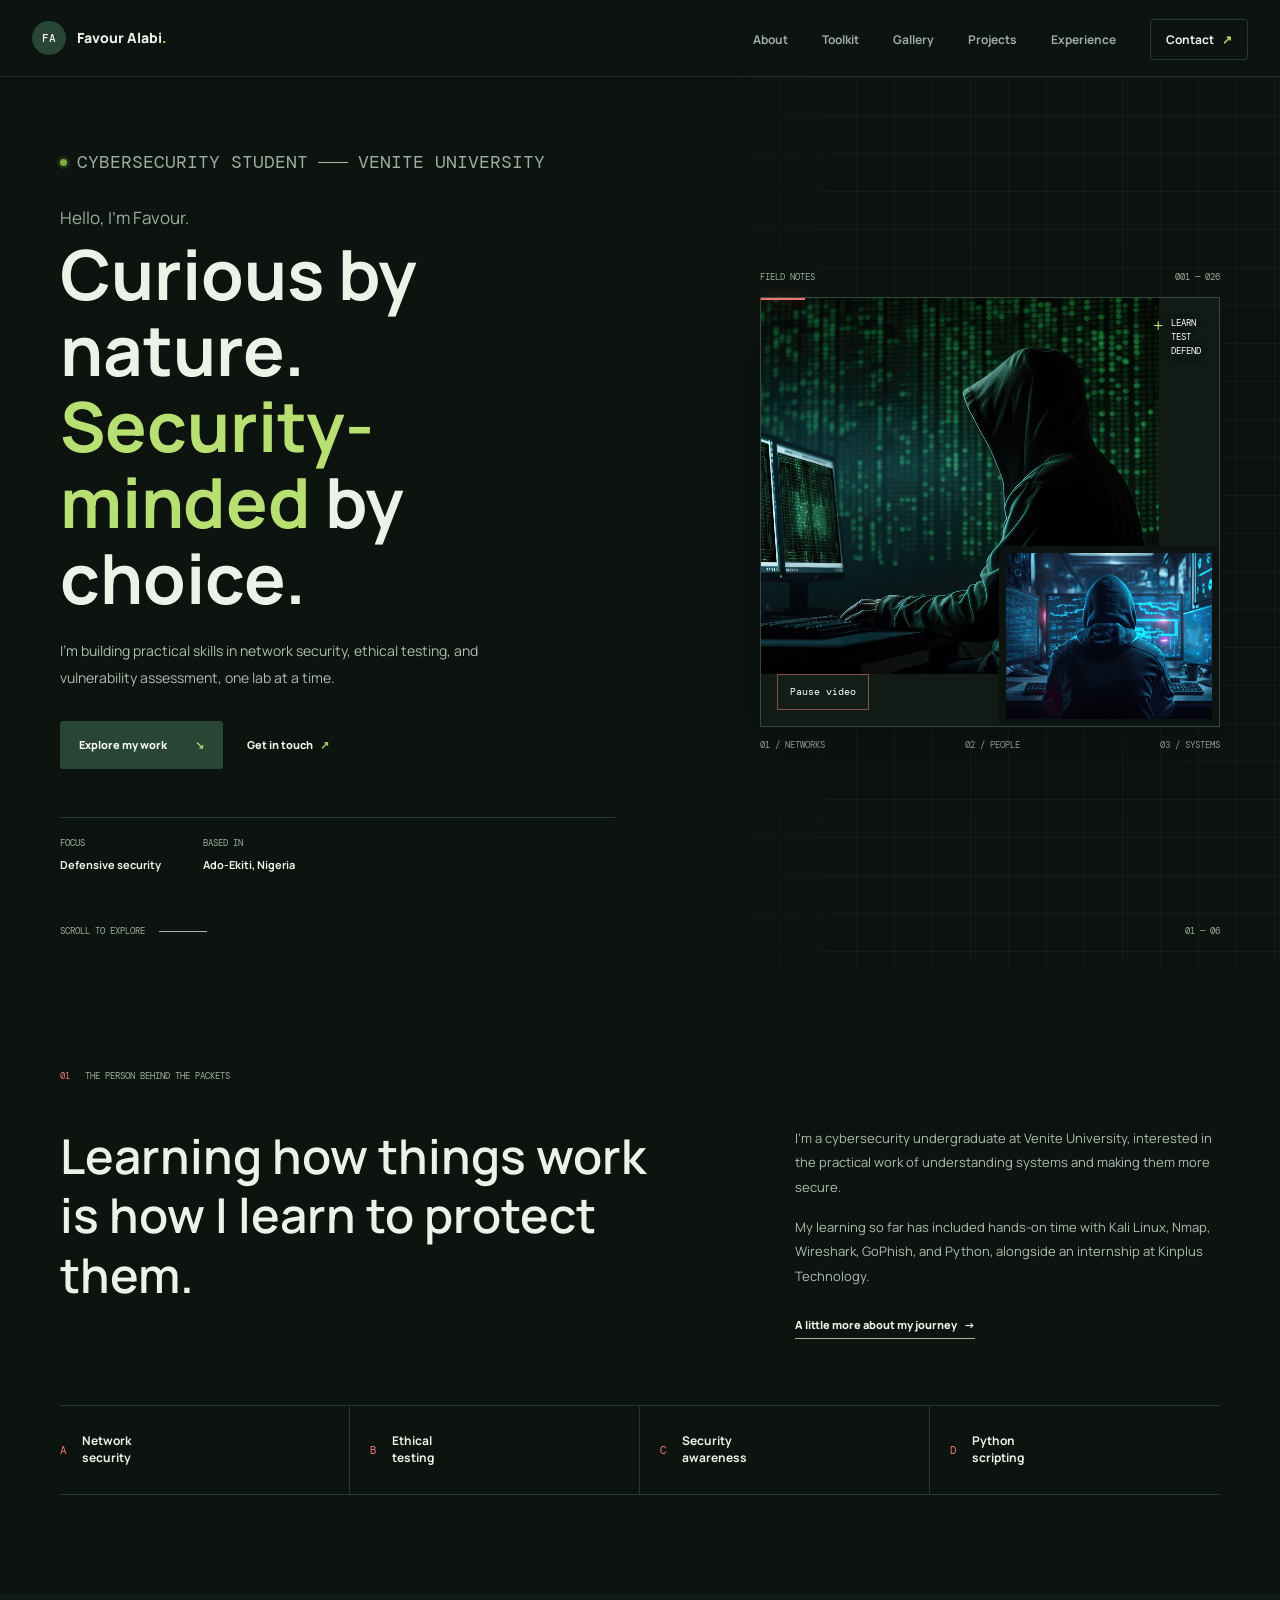
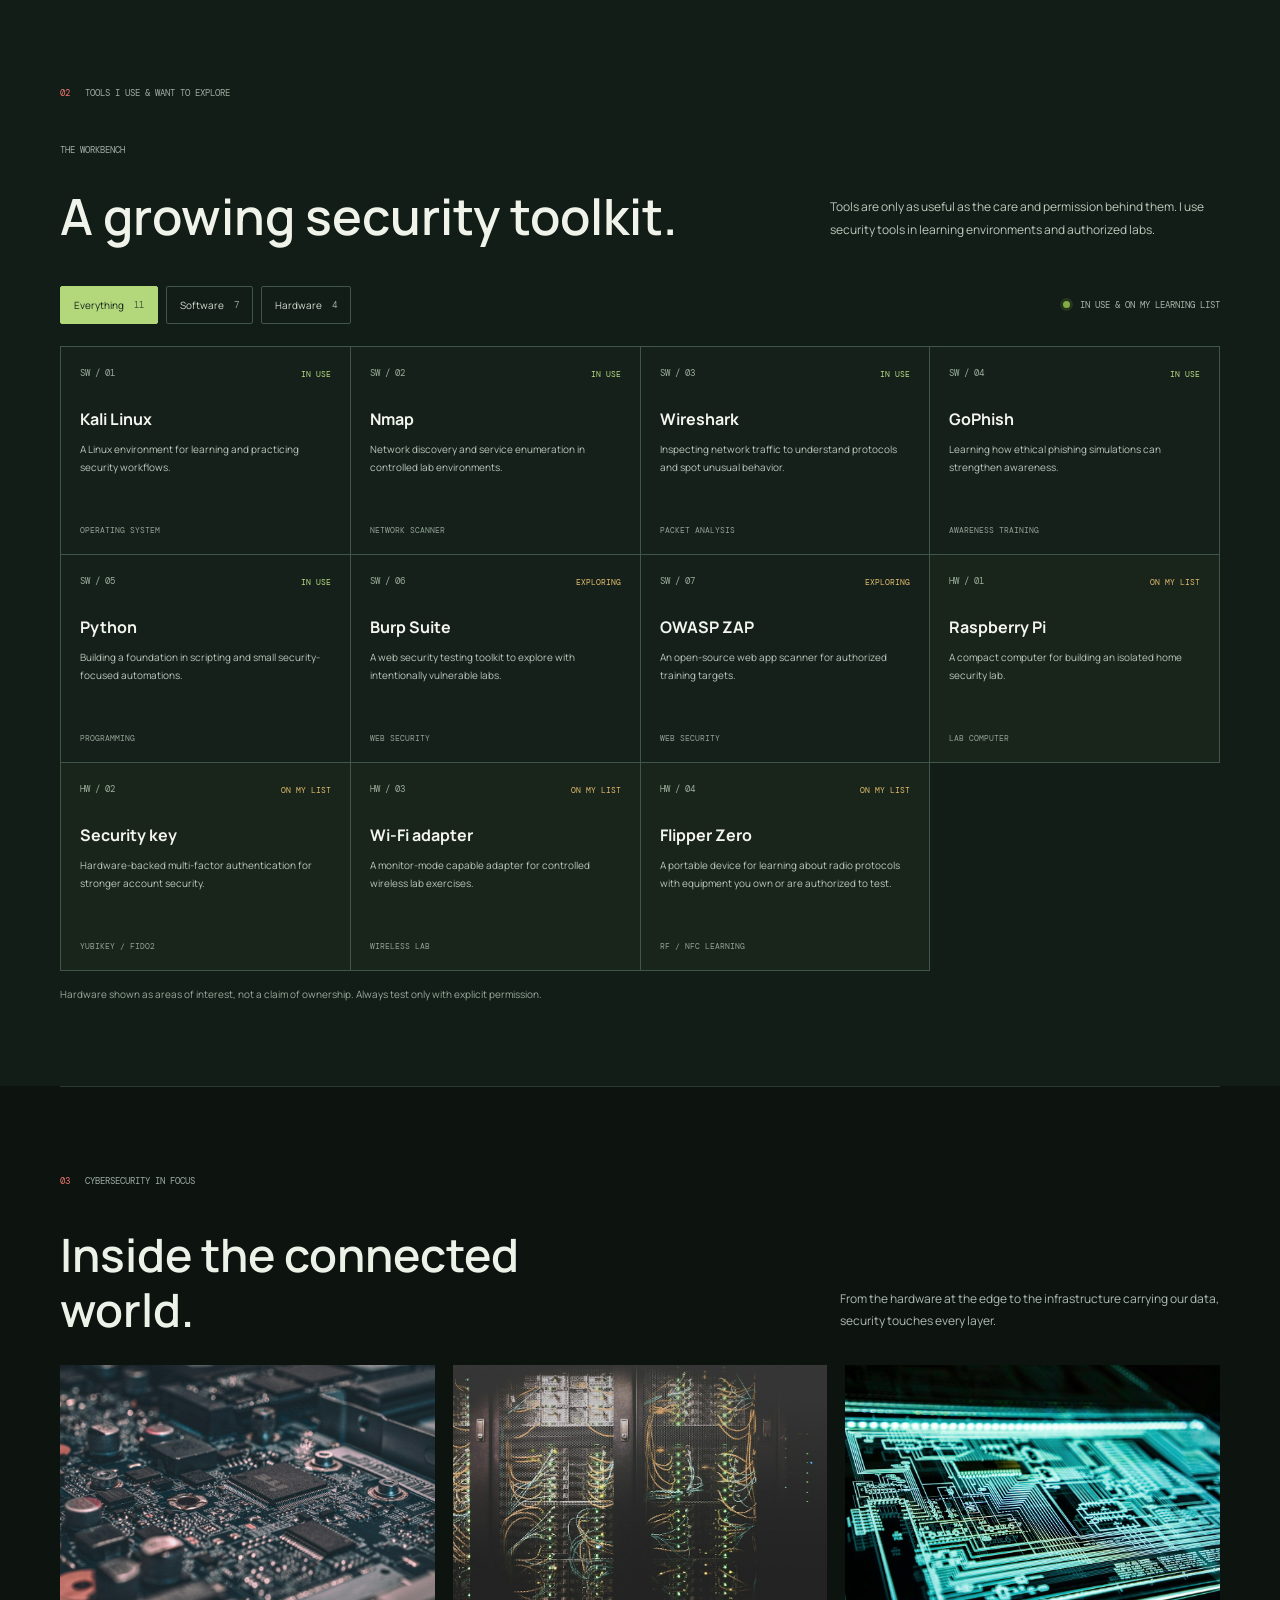
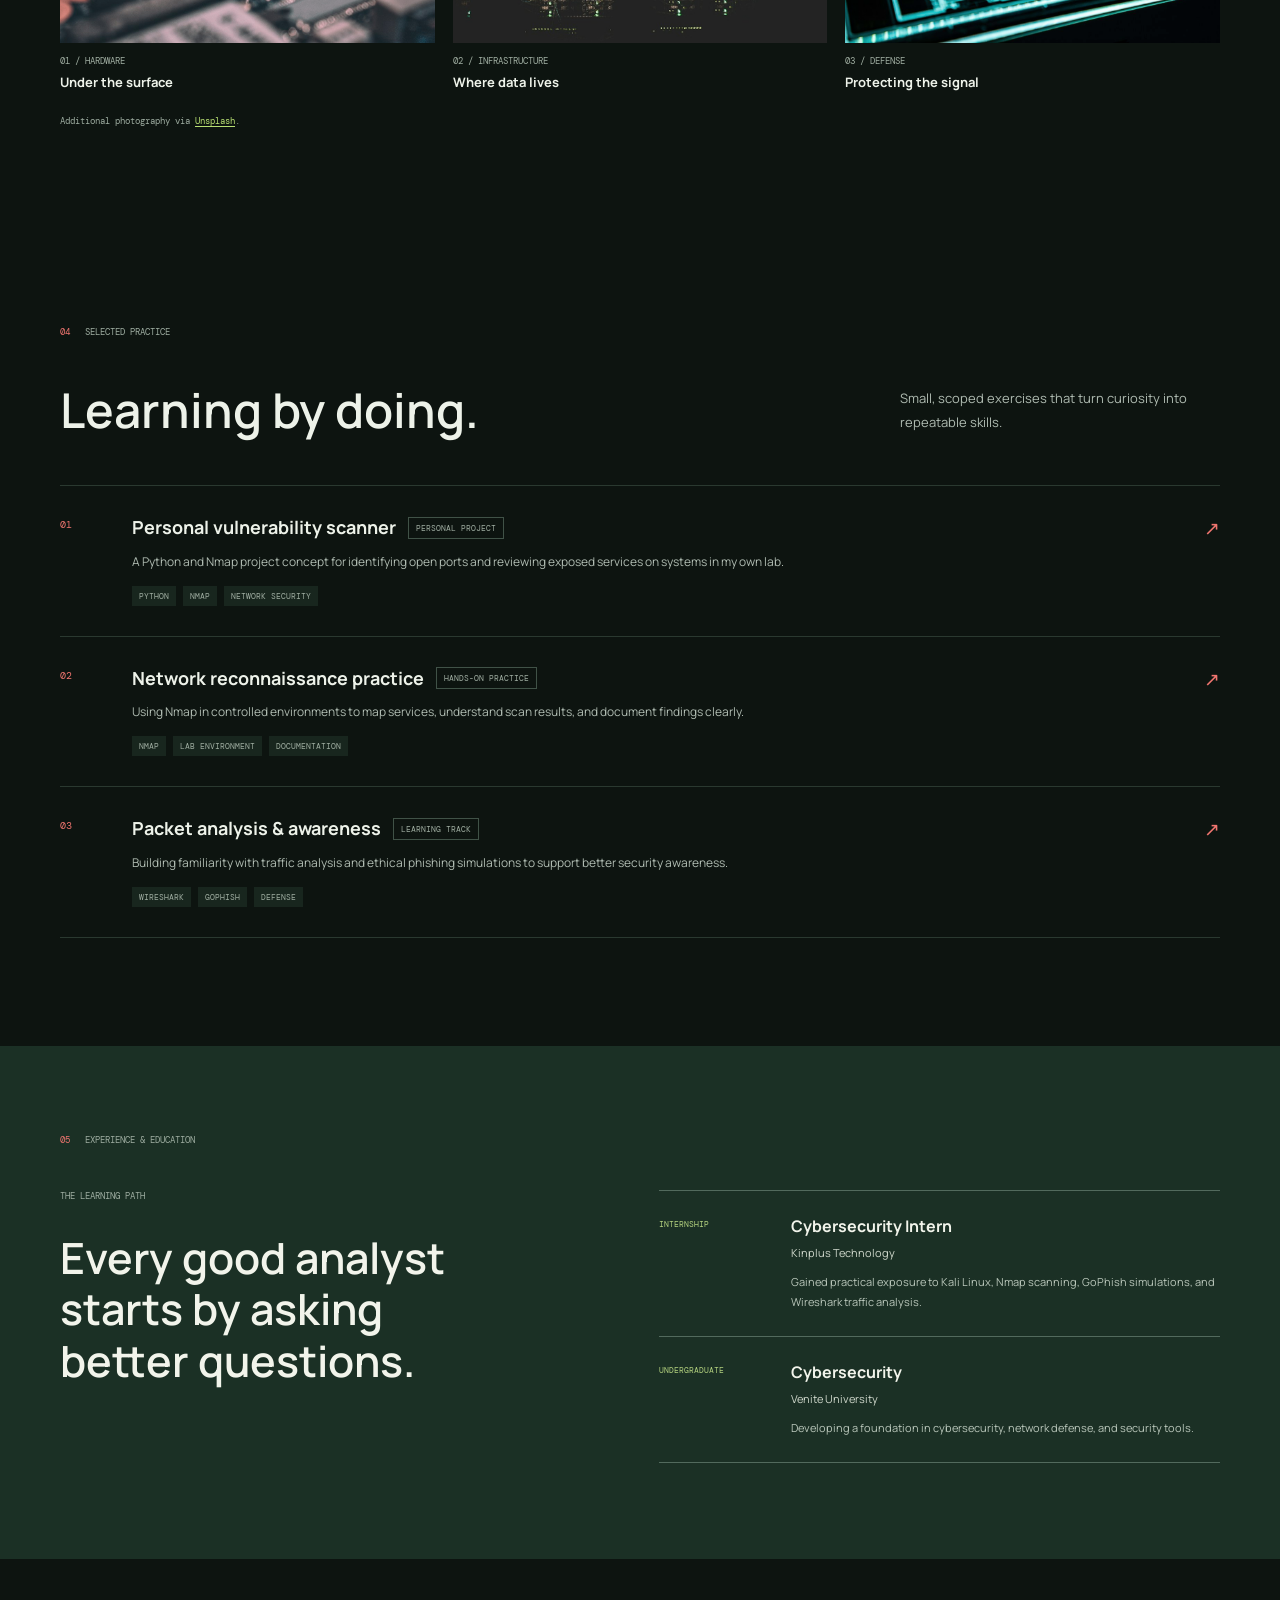
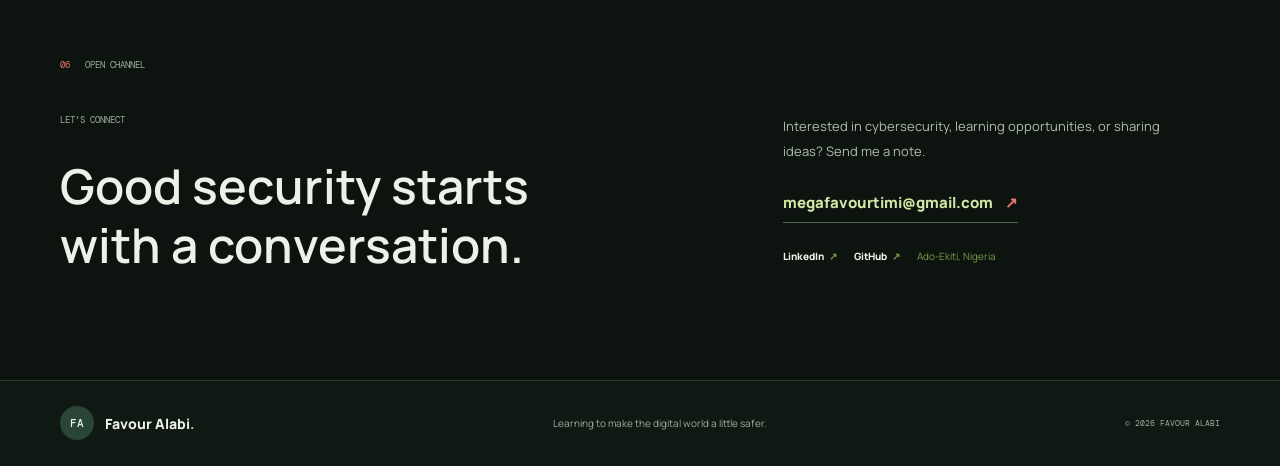
==== index.html @ 49eb9f95 "Publish portfolio website files" ====
<!DOCTYPE html>
<html lang="en">

<head>
    <meta charset="UTF-8">
    <meta name="viewport" content="width=device-width, initial-scale=1.0">
    <meta name="description"
        content="Favour Alabi is a cybersecurity student focused on network security, ethical testing, and security awareness.">
    <meta name="theme-color" content="#0d1410">
    <title>Favour Alabi | Cybersecurity Portfolio</title>
    <link rel="preconnect" href="https://fonts.googleapis.com">
    <link rel="preconnect" href="https://fonts.gstatic.com" crossorigin>
    <link
        href="https://fonts.googleapis.com/css2?family=DM+Mono:wght@400;500&family=Manrope:wght@400;500;600;700;800&display=swap"
        rel="stylesheet">
    <link rel="stylesheet" href="style.css">
</head>

<body>
    <header class="site-header">
        <nav class="topbar" aria-label="Main navigation">
            <a class="brand" href="#home" aria-label="Favour Alabi, home">
                <span class="brand-mark" aria-hidden="true">FA</span>
                <span>Favour Alabi<span class="brand-period">.</span></span>
            </a>
            <button class="menu-toggle" type="button" aria-expanded="false" aria-controls="main-menu"
                aria-label="Open navigation">
                <span></span><span></span>
            </button>
            <ul class="nav-menu" id="main-menu">
                <li><a href="#about">About</a></li>
                <li><a href="#toolkit">Toolkit</a></li>
                <li><a href="#gallery">Gallery</a></li>
                <li><a href="#projects">Projects</a></li>
                <li><a href="#experience">Experience</a></li>
                <li><a class="nav-contact" href="#contact">Contact <span aria-hidden="true">↗</span></a></li>
            </ul>
        </nav>
    </header>

    <main>
        <section class="hero" id="home">
            <div class="hero-grid" aria-hidden="true"></div>
            <div class="hero-inner">
                <div class="hero-copy" data-reveal>
                    <p class="eyebrow"><span class="eyebrow-dot"></span> CYBERSECURITY STUDENT <span
                            class="eyebrow-line"></span> VENITE UNIVERSITY</p>
                    <p class="hero-greeting">Hello, I'm Favour.</p>
                    <h1>Curious by nature.<br><span>Security-minded</span> by choice.</h1>
                    <p class="hero-description">I’m building practical skills in network security, ethical testing, and
                        vulnerability assessment, one lab at a time.</p>
                    <div class="hero-actions">
                        <a class="button button-dark" href="#projects">Explore my work <span
                                aria-hidden="true">↘</span></a>
                        <a class="text-link" href="#contact">Get in touch <span aria-hidden="true">↗</span></a>
                    </div>
                    <div class="hero-facts">
                        <div><span class="fact-label">FOCUS</span><strong>Defensive security</strong></div>
                        <div><span class="fact-label">BASED IN</span><strong>Ado-Ekiti, Nigeria</strong></div>
                    </div>
                </div>
                <div class="hero-visual" data-reveal>
                    <div class="visual-index"><span>FIELD NOTES</span><span>001 — 026</span></div>
                    <div class="photo-stage">
                        <video class="photo-main" autoplay muted loop playsinline preload="metadata"
                            poster="image/hacker-8033977_1280.jpg"
                            aria-label="A close-up of code and cybersecurity data on a monitor">
                            <source src="https://www.pexels.com/download/video/6963744/" type="video/mp4">
                        </video>
                        <img class="photo-inset" src="image/cybersecurity%202.jpg"
                            alt="A second cybersecurity-themed image">
                        <div class="photo-tag"><span class="tag-cross"
                                aria-hidden="true">+</span><span>LEARN<br>TEST<br>DEFEND</span></div>
                        <div class="video-controls">
                            <button class="video-toggle" type="button" aria-label="Pause cybersecurity video">
                                Pause video</button>
                        </div>
                    </div>
                    <div class="visual-caption"><span>01 / NETWORKS</span><span>02 / PEOPLE</span><span>03 /
                            SYSTEMS</span></div>
                </div>
            </div>
            <div class="hero-bottom"><span>SCROLL TO EXPLORE</span><span class="scroll-rule"></span><span>01 — 06</span>
            </div>
        </section>

        <section class="intro-section section-wrap" id="about">
            <div class="section-kicker"><span>01</span><span>THE PERSON BEHIND THE PACKETS</span></div>
            <div class="intro-layout">
                <h2>Learning how things work is how I learn to protect them.</h2>
                <div class="intro-copy">
                    <p>I’m a cybersecurity undergraduate at Venite University, interested in the practical work of
                        understanding systems and making them more secure.</p>
                    <p>My learning so far has included hands-on time with Kali Linux, Nmap, Wireshark, GoPhish, and
                        Python, alongside an internship at Kinplus Technology.</p>
                    <a class="inline-link" href="#experience">A little more about my journey <span
                            aria-hidden="true">→</span></a>
                </div>
            </div>
            <div class="focus-strip" aria-label="Areas of focus">
                <div><span class="focus-number">A</span><span>Network<br>security</span></div>
                <div><span class="focus-number">B</span><span>Ethical<br>testing</span></div>
                <div><span class="focus-number">C</span><span>Security<br>awareness</span></div>
                <div><span class="focus-number">D</span><span>Python<br>scripting</span></div>
            </div>
        </section>

        <section class="toolkit-section" id="toolkit">
            <div class="section-wrap toolkit-wrap">
                <div class="section-kicker section-kicker-light"><span>02</span><span>TOOLS I USE & WANT TO
                        EXPLORE</span></div>
                <div class="toolkit-heading">
                    <div>
                        <p class="eyebrow eyebrow-light">THE WORKBENCH</p>
                        <h2>A growing security toolkit.</h2>
                    </div>
                    <p>Tools are only as useful as the care and permission behind them. I use security tools in learning
                        environments and authorized labs.</p>
                </div>
                <div class="toolkit-controls" role="group" aria-label="Filter toolkit by type">
                    <button class="filter-button is-selected" type="button" data-filter="all"
                        aria-pressed="true">Everything <span>11</span></button>
                    <button class="filter-button" type="button" data-filter="software" aria-pressed="false">Software
                        <span>7</span></button>
                    <button class="filter-button" type="button" data-filter="hardware" aria-pressed="false">Hardware
                        <span>4</span></button>
                    <span class="toolkit-note"><span class="status-dot"></span> IN USE &amp; ON MY LEARNING LIST</span>
                </div>
                <div class="tool-grid">
                    <article class="tool-card" data-category="software" data-status="in use">
                        <div class="tool-card-top"><span class="tool-code">SW / 01</span><span class="tool-status">IN
                                USE</span></div>
                        <h3>Kali Linux</h3>
                        <p>A Linux environment for learning and practicing security workflows.</p><span
                            class="tool-type">OPERATING SYSTEM</span>
                    </article>
                    <article class="tool-card" data-category="software" data-status="in use">
                        <div class="tool-card-top"><span class="tool-code">SW / 02</span><span class="tool-status">IN
                                USE</span></div>
                        <h3>Nmap</h3>
                        <p>Network discovery and service enumeration in controlled lab environments.</p><span
                            class="tool-type">NETWORK SCANNER</span>
                    </article>
                    <article class="tool-card" data-category="software" data-status="in use">
                        <div class="tool-card-top"><span class="tool-code">SW / 03</span><span class="tool-status">IN
                                USE</span></div>
                        <h3>Wireshark</h3>
                        <p>Inspecting network traffic to understand protocols and spot unusual behavior.</p><span
                            class="tool-type">PACKET ANALYSIS</span>
                    </article>
                    <article class="tool-card" data-category="software" data-status="in use">
                        <div class="tool-card-top"><span class="tool-code">SW / 04</span><span class="tool-status">IN
                                USE</span></div>
                        <h3>GoPhish</h3>
                        <p>Learning how ethical phishing simulations can strengthen awareness.</p><span
                            class="tool-type">AWARENESS TRAINING</span>
                    </article>
                    <article class="tool-card" data-category="software" data-status="in use">
                        <div class="tool-card-top"><span class="tool-code">SW / 05</span><span class="tool-status">IN
                                USE</span></div>
                        <h3>Python</h3>
                        <p>Building a foundation in scripting and small security-focused automations.</p><span
                            class="tool-type">PROGRAMMING</span>
                    </article>
                    <article class="tool-card" data-category="software" data-status="exploring">
                        <div class="tool-card-top"><span class="tool-code">SW / 06</span><span
                                class="tool-status is-exploring">EXPLORING</span></div>
                        <h3>Burp Suite</h3>
                        <p>A web security testing toolkit to explore with intentionally vulnerable labs.</p><span
                            class="tool-type">WEB SECURITY</span>
                    </article>
                    <article class="tool-card" data-category="software" data-status="exploring">
                        <div class="tool-card-top"><span class="tool-code">SW / 07</span><span
                                class="tool-status is-exploring">EXPLORING</span></div>
                        <h3>OWASP ZAP</h3>
                        <p>An open-source web app scanner for authorized training targets.</p><span
                            class="tool-type">WEB SECURITY</span>
                    </article>
                    <article class="tool-card hardware-card" data-category="hardware" data-status="exploring">
                        <div class="tool-card-top"><span class="tool-code">HW / 01</span><span
                                class="tool-status is-exploring">ON MY LIST</span></div>
                        <h3>Raspberry Pi</h3>
                        <p>A compact computer for building an isolated home security lab.</p><span class="tool-type">LAB
                            COMPUTER</span>
                    </article>
                    <article class="tool-card hardware-card" data-category="hardware" data-status="exploring">
                        <div class="tool-card-top"><span class="tool-code">HW / 02</span><span
                                class="tool-status is-exploring">ON MY LIST</span></div>
                        <h3>Security key</h3>
                        <p>Hardware-backed multi-factor authentication for stronger account security.</p><span
                            class="tool-type">YUBIKEY / FIDO2</span>
                    </article>
                    <article class="tool-card hardware-card" data-category="hardware" data-status="exploring">
                        <div class="tool-card-top"><span class="tool-code">HW / 03</span><span
                                class="tool-status is-exploring">ON MY LIST</span></div>
                        <h3>Wi-Fi adapter</h3>
                        <p>A monitor-mode capable adapter for controlled wireless lab exercises.</p><span
                            class="tool-type">WIRELESS LAB</span>
                    </article>
                    <article class="tool-card hardware-card" data-category="hardware" data-status="exploring">
                        <div class="tool-card-top"><span class="tool-code">HW / 04</span><span
                                class="tool-status is-exploring">ON MY LIST</span></div>
                        <h3>Flipper Zero</h3>
                        <p>A portable device for learning about radio protocols with equipment you own or are authorized
                            to test.</p><span class="tool-type">RF / NFC LEARNING</span>
                    </article>
                </div>
                <p class="toolkit-footnote">Hardware shown as areas of interest, not a claim of ownership. Always test
                    only with explicit permission.</p>
            </div>
        </section>

        <section class="gallery-section section-wrap" id="gallery">
            <div class="section-kicker"><span>03</span><span>CYBERSECURITY IN FOCUS</span></div>
            <div class="gallery-heading">
                <h2>Inside the connected world.</h2>
                <p>From the hardware at the edge to the infrastructure carrying our data, security touches every layer.
                </p>
            </div>
            <div class="photo-gallery">
                <figure class="gallery-item">
                    <img src="image/network-hardware.jpg" alt="Close-up view of electronic network hardware"
                        loading="lazy" decoding="async">
                    <figcaption><span>01 / HARDWARE</span><strong>Under the surface</strong></figcaption>
                </figure>
                <figure class="gallery-item">
                    <img src="image/server-room.jpg" alt="Server racks inside a data center" loading="lazy"
                        decoding="async">
                    <figcaption><span>02 / INFRASTRUCTURE</span><strong>Where data lives</strong></figcaption>
                </figure>
                <figure class="gallery-item">
                    <img src="image/cybersecurity-lab.jpg" alt="Cybersecurity-themed digital scene" loading="lazy"
                        decoding="async">
                    <figcaption><span>03 / DEFENSE</span><strong>Protecting the signal</strong></figcaption>
                </figure>
            </div>
            <p class="gallery-credit">Additional photography via <a href="https://unsplash.com/license" target="_blank"
                    rel="noopener noreferrer">Unsplash</a>.</p>
        </section>

        <section class="projects-section section-wrap" id="projects">
            <div class="section-kicker"><span>04</span><span>SELECTED PRACTICE</span></div>
            <div class="section-heading-row">
                <h2>Learning by doing.</h2>
                <p>Small, scoped exercises that turn curiosity into repeatable skills.</p>
            </div>
            <div class="project-list">
                <article class="project-row">
                    <span class="project-index">01</span>
                    <div class="project-main">
                        <div class="project-title-line">
                            <h3>Personal vulnerability scanner</h3><span class="project-label">PERSONAL PROJECT</span>
                        </div>
                        <p>A Python and Nmap project concept for identifying open ports and reviewing exposed services
                            on systems in my own lab.</p>
                        <div class="project-tags"><span>PYTHON</span><span>NMAP</span><span>NETWORK SECURITY</span>
                        </div>
                    </div><span class="project-arrow" aria-hidden="true">↗</span>
                </article>
                <article class="project-row">
                    <span class="project-index">02</span>
                    <div class="project-main">
                        <div class="project-title-line">
                            <h3>Network reconnaissance practice</h3><span class="project-label">HANDS-ON PRACTICE</span>
                        </div>
                        <p>Using Nmap in controlled environments to map services, understand scan results, and document
                            findings clearly.</p>
                        <div class="project-tags"><span>NMAP</span><span>LAB
                                ENVIRONMENT</span><span>DOCUMENTATION</span></div>
                    </div><span class="project-arrow" aria-hidden="true">↗</span>
                </article>
                <article class="project-row">
                    <span class="project-index">03</span>
                    <div class="project-main">
                        <div class="project-title-line">
                            <h3>Packet analysis &amp; awareness</h3><span class="project-label">LEARNING TRACK</span>
                        </div>
                        <p>Building familiarity with traffic analysis and ethical phishing simulations to support better
                            security awareness.</p>
                        <div class="project-tags"><span>WIRESHARK</span><span>GOPHISH</span><span>DEFENSE</span></div>
                    </div><span class="project-arrow" aria-hidden="true">↗</span>
                </article>
            </div>
        </section>

        <section class="experience-section" id="experience">
            <div class="section-wrap experience-wrap">
                <div class="section-kicker section-kicker-light"><span>05</span><span>EXPERIENCE &amp; EDUCATION</span>
                </div>
                <div class="experience-layout">
                    <div class="experience-heading">
                        <p class="eyebrow eyebrow-light">THE LEARNING PATH</p>
                        <h2>Every good analyst starts by asking better questions.</h2>
                    </div>
                    <div class="timeline">
                        <article class="timeline-entry"><span class="timeline-date">INTERNSHIP</span>
                            <div>
                                <h3>Cybersecurity Intern</h3>
                                <p class="timeline-place">Kinplus Technology</p>
                                <p>Gained practical exposure to Kali Linux, Nmap scanning, GoPhish simulations, and
                                    Wireshark traffic analysis.</p>
                            </div>
                        </article>
                        <article class="timeline-entry"><span class="timeline-date">UNDERGRADUATE</span>
                            <div>
                                <h3>Cybersecurity</h3>
                                <p class="timeline-place">Venite University</p>
                                <p>Developing a foundation in cybersecurity, network defense, and security tools.</p>
                            </div>
                        </article>
                    </div>
                </div>
            </div>
        </section>

        <section class="contact-section section-wrap" id="contact">
            <div class="section-kicker"><span>06</span><span>OPEN CHANNEL</span></div>
            <div class="contact-layout">
                <div>
                    <p class="eyebrow">LET'S CONNECT</p>
                    <h2>Good security starts with a conversation.</h2>
                </div>
                <div class="contact-details">
                    <p>Interested in cybersecurity, learning opportunities, or sharing ideas? Send me a note.</p><a
                        class="email-link" href="mailto:megafavourtimi@gmail.com">megafavourtimi@gmail.com <span
                            aria-hidden="true">↗</span></a>
                    <div class="social-links"><a href="https://www.linkedin.com/in/favour-alabi-361a90439/"
                            target="_blank" rel="noopener noreferrer">LinkedIn <span aria-hidden="true">↗</span></a><a
                            href="https://github.com/timilehinalabi2005" target="_blank"
                            rel="noopener noreferrer">GitHub <span aria-hidden="true">↗</span></a><span>Ado-Ekiti,
                            Nigeria</span></div>
                </div>
            </div>
        </section>
    </main>

    <footer class="site-footer"><a class="brand footer-brand" href="#home"><span class="brand-mark"
                aria-hidden="true">FA</span><span>Favour Alabi<span class="brand-period">.</span></span></a>
        <p>Learning to make the digital world a little safer.</p><span class="copyright">© <span
                id="current-year">2026</span> FAVOUR ALABI</span>
    </footer>
    <script src="scripts.js"></script>
</body>

</html>
---- style.css ----
/* =========================
   GENERAL STYLES
========================= */

* {
    margin: 0;
    padding: 0;
    box-sizing: border-box;
    scroll-behavior: smooth;
}

body {
    font-family: Arial, sans-serif;
    background: #0b0f19;
    color: #ffffff;
    line-height: 1.6;
}

a {
    text-decoration: none;
    color: inherit;
}


/* =========================
   NAVIGATION
========================= */

header {
    background: #080c14;
    position: sticky;
    top: 0;
    z-index: 1000;
    border-bottom: 1px solid #1f2937;
}

.navbar {
    max-width: 1100px;
    margin: auto;
    padding: 20px;
    display: flex;
    justify-content: space-between;
    align-items: center;
}

.logo {
    color: #00ff88;
    font-size: 24px;
}

.nav-links {
    display: flex;
    list-style: none;
    gap: 25px;
}

.nav-links a {
    color: #ffffff;
    font-size: 15px;
    transition: 0.3s;
}

.nav-links a:hover {
    color: #00ff88;
}


/* =========================
   HERO SECTION
========================= */

.hero {
    min-height: 90vh;
    display: flex;
    justify-content: center;
    align-items: center;
    padding: 40px 20px;
    background:
        radial-gradient(circle at center, #10251d 0%, #0b0f19 45%);
}

.hero-content {
    width: 100%;
    max-width: 1100px;
    display: flex;
    align-items: center;
    justify-content: space-between;
    gap: 50px;
}

.hero-text {
    max-width: 610px;
}

.intro {
    color: #00ff88;
    font-size: 20px;
    margin-bottom: 10px;
}

.hero h1 {
    font-size: 60px;
    margin-bottom: 10px;
}

.hero h2 {
    color: #00ff88;
    font-size: 25px;
    margin-bottom: 20px;
}

.hero p {
    color: #cbd5e1;
    font-size: 18px;
}

.hero-buttons {
    margin-top: 30px;
}


/* =========================
   BUTTONS
========================= */

.btn {
    display: inline-block;
    padding: 12px 25px;
    margin: 5px;
    background: #00ff88;
    color: #06100b;
    border-radius: 6px;
    font-weight: bold;
    transition: 0.3s;
}

.btn:hover {
    transform: translateY(-3px);
    box-shadow: 0 0 20px rgba(0, 255, 136, 0.4);
}

.btn.secondary {
    background: transparent;
    color: #00ff88;
    border: 1px solid #00ff88;
}


/* =========================
   SECTIONS
========================= */

.section {
    max-width: 1100px;
    margin: auto;
    padding: 80px 20px;
}

.section h2 {
    text-align: center;
    font-size: 35px;
    color: #00ff88;
    margin-bottom: 35px;
}

.section > p {
    max-width: 800px;
    margin: 15px auto;
    color: #cbd5e1;
    text-align: center;
}


/* =========================
   SKILLS
========================= */

.skills-container {
    display: grid;
    grid-template-columns: repeat(auto-fit, minmax(200px, 1fr));
    gap: 20px;
}

.skill-card {
    background: #111827;
    padding: 25px;
    text-align: center;
    border: 1px solid #1f2937;
    border-radius: 10px;
    transition: 0.3s;
}

.skill-card:hover {
    transform: translateY(-5px);
    border-color: #00ff88;
}

.skill-card h3 {
    color: #00ff88;
    margin-bottom: 10px;
}

.skill-card p {
    color: #cbd5e1;
}


/* =========================
   PROJECTS
========================= */

.projects-container {
    display: grid;
    grid-template-columns: repeat(auto-fit, minmax(280px, 1fr));
    gap: 25px;
}

.project-card {
    background: #111827;
    padding: 30px;
    border-radius: 10px;
    border: 1px solid #1f2937;
    transition: 0.3s;
}

.project-card:hover {
    transform: translateY(-5px);
    border-color: #00ff88;
}

.project-card h3 {
    color: #00ff88;
    margin-bottom: 15px;
}

.project-card p {
    color: #cbd5e1;
    margin-bottom: 12px;
}

.project-link {
    display: inline-block;
    margin-top: 10px;
    color: #00ff88;
    font-weight: bold;
}


/* =========================
   EXPERIENCE
========================= */

.experience-card,
.education-card {
    max-width: 800px;
    margin: auto;
    background: #111827;
    padding: 30px;
    border-radius: 10px;
    border: 1px solid #1f2937;
}

.experience-card h3,
.education-card h3 {
    color: #00ff88;
    margin-bottom: 5px;
}

.experience-card h4 {
    color: #94a3b8;
    margin-bottom: 15px;
}

.experience-card p,
.experience-card li,
.education-card p {
    color: #cbd5e1;
}

.experience-card ul {
    margin-top: 15px;
    padding-left: 20px;
}


/* =========================
   CONTACT
========================= */

.contact {
    text-align: center;
}

.contact-links {
    margin-top: 25px;
}

.contact-links a {
    display: inline-block;
    margin: 10px;
    padding: 12px 25px;
    border: 1px solid #00ff88;
    border-radius: 6px;
    color: #00ff88;
    transition: 0.3s;
}

.contact-links a:hover {
    background: #00ff88;
    color: #06100b;
}


/* =========================
   FOOTER
========================= */

footer {
    text-align: center;
    padding: 30px 20px;
    background: #080c14;
    border-top: 1px solid #1f2937;
}

footer p {
    color: #64748b;
    margin: 5px;
}


/* =========================
   MOBILE RESPONSIVENESS
========================= */

@media (max-width: 768px) {

    .navbar {
        flex-direction: column;
        gap: 15px;
    }

    .nav-links {
        flex-wrap: wrap;
        justify-content: center;
        gap: 15px;
    }
}

.hero-image {
    position: relative;
    flex: 0 0 390px;
    width: 390px;
    aspect-ratio: 1;
}

.hero-photo {
    position: absolute;
    display: block;
    object-fit: cover;
    border: 2px solid #00ff88;
    box-shadow: 0 0 30px rgba(0, 255, 136, 0.25);
}

.hero-photo.primary {
    top: 0;
    left: 0;
    width: 78%;
    height: 82%;
    border-radius: 12px;
}

.hero-photo.secondary {
    right: 0;
    bottom: 0;
    width: 54%;
    height: 48%;
    border: 4px solid #0b0f19;
    border-radius: 10px;
}

@media (max-width: 900px) {
    .hero {
        min-height: auto;
        padding-top: 60px;
        padding-bottom: 70px;
    }

    .hero-content {
        flex-direction: column;
        text-align: center;
        gap: 35px;
    }

    .hero-image {
        flex-basis: auto;
        width: min(100%, 390px);
    }

    .hero h1 {
        font-size: 48px;
    }
}

/* Portfolio redesign */
:root {
    --paper: #0d1410;
    --paper-bright: #edf3e9;
    --ink: #edf2e9;
    --muted: #a5b2a7;
    --line: #2a3930;
    --green: #b8df72;
    --green-dark: #294536;
    --dark: #121d17;
    --signal: #ef756f;
    --mono: "DM Mono", monospace;
    --sans: "Manrope", sans-serif;
}

html {
    scroll-behavior: smooth;
    scroll-padding-top: 84px;
}

body {
    background: var(--paper);
    color: var(--ink);
    font-family: var(--sans);
    line-height: 1.65;
}

body.menu-open {
    overflow: hidden;
}

a {
    color: inherit;
}

.site-header {
    position: sticky;
    top: 0;
    z-index: 20;
    border-bottom: 1px solid rgba(23, 35, 29, 0.1);
    background: rgba(242, 245, 239, 0.94);
    backdrop-filter: blur(14px);
    transition: box-shadow 180ms ease;
}

.site-header.has-shadow {
    box-shadow: 0 8px 28px rgba(23, 35, 29, 0.08);
}

.topbar {
    width: min(1240px, calc(100% - 64px));
    min-height: 76px;
    margin: 0 auto;
    display: flex;
    align-items: center;
    justify-content: space-between;
}

.brand {
    display: inline-flex;
    align-items: center;
    gap: 11px;
    font-size: 14px;
    font-weight: 800;
    letter-spacing: 0;
}

.brand-mark {
    width: 34px;
    height: 34px;
    display: grid;
    place-items: center;
    border-radius: 50%;
    background: var(--green-dark);
    color: var(--paper-bright);
    font: 500 11px var(--mono);
}

.brand-period {
    color: #6d9a36;
}

.nav-menu {
    display: flex;
    align-items: center;
    gap: 34px;
    list-style: none;
}

.nav-menu a {
    color: #46544a;
    font-size: 12px;
    font-weight: 700;
    transition: color 160ms ease;
}

.nav-menu a:hover,
.nav-menu a:focus-visible {
    color: #6d9a36;
}

.nav-menu .nav-contact {
    padding: 11px 15px;
    border: 1px solid var(--line);
    border-radius: 3px;
    color: var(--ink);
}

.nav-contact span {
    margin-left: 6px;
    color: #6d9a36;
}

.menu-toggle {
    display: none;
    width: 42px;
    height: 42px;
    padding: 11px;
    border: 1px solid var(--line);
    border-radius: 3px;
    background: transparent;
    cursor: pointer;
}

.menu-toggle span {
    display: block;
    height: 1px;
    margin: 5px 0;
    background: var(--ink);
    transition: transform 160ms ease;
}

.hero {
    position: relative;
    min-height: min(750px, calc(100svh - 76px));
    overflow: hidden;
    display: flex;
    align-items: center;
    padding: 72px 32px 92px;
    background: var(--paper);
    text-align: left;
}

.hero-grid {
    position: absolute;
    inset: 0 0 0 55%;
    background-image: linear-gradient(rgba(25, 55, 43, 0.045) 1px, transparent 1px), linear-gradient(90deg, rgba(25, 55, 43, 0.045) 1px, transparent 1px);
    background-size: 38px 38px;
    mask-image: linear-gradient(90deg, transparent, #000 28%);
    pointer-events: none;
}

.hero-inner {
    position: relative;
    width: min(1160px, 100%);
    margin: 0 auto;
    display: grid;
    grid-template-columns: 1.05fr 0.95fr;
    align-items: center;
    gap: clamp(44px, 8vw, 120px);
}

.hero-copy {
    max-width: 620px;
}

.eyebrow,
.section-kicker,
.fact-label,
.visual-index,
.visual-caption,
.hero-bottom,
.tool-code,
.tool-status,
.tool-type,
.project-label,
.project-tags,
.timeline-date,
.copyright {
    font-family: var(--mono);
    font-size: 9px;
    font-weight: 400;
    letter-spacing: 0;
    line-height: 1.5;
}

.eyebrow {
    display: flex;
    align-items: center;
    gap: 10px;
    margin: 0 0 28px;
    color: #68766a;
}

.eyebrow-dot,
.status-dot {
    width: 7px;
    height: 7px;
    flex: none;
    border-radius: 50%;
    background: #83ad42;
    box-shadow: 0 0 0 3px rgba(131, 173, 66, 0.16);
}

.eyebrow-line {
    width: 30px;
    height: 1px;
    background: #a9b7a8;
}

.hero-greeting {
    margin: 0 0 4px !important;
    color: #6d7a6e !important;
    font-size: 17px !important;
}

.hero h1 {
    margin: 0;
    color: var(--ink);
    font-size: clamp(46px, 5.4vw, 74px);
    font-weight: 700;
    line-height: 1.1;
}

.hero h1 span {
    color: #6d963d;
}

.hero .hero-description {
    max-width: 475px;
    margin: 22px 0 0;
    color: #5c6a60;
    font-size: 14px;
    line-height: 1.9;
}

.hero-actions {
    display: flex;
    align-items: center;
    flex-wrap: wrap;
    gap: 24px;
    margin-top: 30px;
}

.button {
    min-height: 48px;
    display: inline-flex;
    align-items: center;
    justify-content: center;
    gap: 28px;
    padding: 0 18px;
    border: 1px solid transparent;
    border-radius: 3px;
    font-size: 11px;
    font-weight: 800;
    transition: transform 180ms ease, background 180ms ease;
}

.button:hover {
    transform: translateY(-2px);
}

.button-dark {
    background: var(--green-dark);
    color: #f8faf5;
}

.button-dark:hover {
    background: #28543e;
}

.button-dark span,
.text-link span {
    color: #a8d36c;
}

.text-link,
.inline-link {
    color: var(--ink);
    font-size: 11px;
    font-weight: 800;
}

.text-link span,
.inline-link span {
    margin-left: 5px;
}

.hero-facts {
    display: flex;
    flex-wrap: wrap;
    gap: 42px;
    margin-top: 48px;
    padding-top: 19px;
    border-top: 1px solid var(--line);
}

.hero-facts div {
    display: grid;
    gap: 5px;
}

.fact-label {
    color: #79857b;
}

.hero-facts strong {
    font-size: 11px;
    font-weight: 700;
}

.hero-visual {
    width: 100%;
    max-width: 460px;
    justify-self: end;
    animation: rise-in 800ms 120ms both cubic-bezier(0.2, 0.7, 0.2, 1);
}

.visual-index,
.visual-caption {
    display: flex;
    justify-content: space-between;
    color: #718076;
}

.visual-index {
    margin-bottom: 12px;
}

.photo-stage {
    position: relative;
    min-height: 430px;
    border: 1px solid #c7d1c4;
    background: #dfe6dc;
}

.photo-main {
    position: absolute;
    inset: 0 13% 12% 0;
    width: 87%;
    height: 88%;
    object-fit: cover;
    object-position: center;
}

.photo-inset {
    position: absolute;
    right: 0;
    bottom: 0;
    z-index: 2;
    width: 48%;
    height: 42%;
    object-fit: cover;
    border: 7px solid var(--paper);
    background: var(--paper);
}

.photo-tag {
    position: absolute;
    right: 18px;
    top: 18px;
    z-index: 3;
    display: flex;
    align-items: flex-start;
    gap: 8px;
    color: #fff;
    font: 9px/1.6 var(--mono);
    text-shadow: 0 1px 8px rgba(0, 0, 0, 0.55);
}

.video-controls {
    position: absolute;
    bottom: 16px;
    left: 16px;
    z-index: 3;
}

.video-toggle {
    min-height: 36px;
    padding: 0 12px;
    border: 1px solid rgba(255, 255, 255, 0.35);
    background: rgba(18, 31, 25, 0.9);
    color: #fff;
    font: 10px var(--mono);
    cursor: pointer;
}

.video-toggle:hover,
.video-toggle:focus-visible {
    background: #274435;
}

.video-toggle:focus-visible {
    outline: 2px solid #b9e37f;
    outline-offset: 2px;
}

.tag-cross {
    color: #b9e37f;
    font: 18px/1 var(--sans);
}

.visual-caption {
    margin-top: 12px;
}

.hero-bottom {
    position: absolute;
    right: max(32px, calc((100vw - 1160px) / 2));
    bottom: 28px;
    left: max(32px, calc((100vw - 1160px) / 2));
    display: flex;
    align-items: center;
    gap: 14px;
    color: #718076;
}

.scroll-rule {
    width: 48px;
    height: 1px;
    background: #aab6aa;
}

.hero-bottom span:last-child {
    margin-left: auto;
}

.section-wrap {
    width: min(1160px, calc(100% - 64px));
    margin: 0 auto;
}

.intro-section {
    padding-top: 104px;
    padding-bottom: 100px;
}

.section-kicker {
    display: flex;
    align-items: center;
    gap: 15px;
    color: #7b887d;
}

.section-kicker span:first-child {
    color: #719a41;
}

.intro-layout {
    display: grid;
    grid-template-columns: 1.05fr 0.75fr;
    align-items: start;
    gap: 12%;
    margin: 42px 0 66px;
}

.intro-layout h2,
.section-heading-row h2,
.contact-layout h2 {
    max-width: 600px;
    margin: 0;
    font-size: clamp(30px, 4vw, 48px);
    font-weight: 600;
    line-height: 1.24;
}

.intro-copy p,
.section-heading-row p,
.contact-details > p {
    margin: 0 0 15px;
    color: #606e63;
    font-size: 13px;
    line-height: 1.9;
}

.inline-link {
    display: inline-block;
    margin-top: 12px;
    padding-bottom: 4px;
    border-bottom: 1px solid #a6b59f;
}

.focus-strip {
    display: grid;
    grid-template-columns: repeat(4, 1fr);
    border-top: 1px solid var(--line);
    border-bottom: 1px solid var(--line);
}

.focus-strip > div {
    min-height: 88px;
    display: flex;
    align-items: center;
    gap: 15px;
    padding: 15px 20px;
    border-right: 1px solid var(--line);
    font-size: 12px;
    font-weight: 700;
    line-height: 1.4;
}

.focus-strip > div:first-child {
    padding-left: 0;
}

.focus-strip > div:last-child {
    border-right: 0;
}

.focus-number {
    color: #7d9d54;
    font: 11px var(--mono);
}

.toolkit-section {
    padding: 92px 0 84px;
    background: var(--dark);
    color: #eff3e9;
}

.section-kicker-light {
    color: #95a79a;
}

.section-kicker-light span:first-child {
    color: #b3d87c;
}

.toolkit-heading {
    display: flex;
    align-items: end;
    justify-content: space-between;
    gap: 48px;
    margin: 44px 0 40px;
}

.eyebrow-light {
    color: #9daf9f;
}

.toolkit-heading h2,
.experience-heading h2 {
    margin: 0;
    font-size: clamp(32px, 4vw, 50px);
    font-weight: 600;
    line-height: 1.2;
}

.toolkit-heading > p {
    max-width: 390px;
    margin: 0 0 4px;
    color: #bdc9bd;
    font-size: 12px;
    line-height: 1.9;
}

.toolkit-controls {
    display: flex;
    align-items: center;
    flex-wrap: wrap;
    gap: 8px;
    margin-bottom: 22px;
}

.filter-button {
    min-height: 38px;
    display: inline-flex;
    align-items: center;
    gap: 10px;
    padding: 0 13px;
    border: 1px solid #40564a;
    border-radius: 2px;
    background: transparent;
    color: #d2dbd0;
    font: 10px var(--sans);
    cursor: pointer;
    transition: background 150ms ease, border-color 150ms ease, color 150ms ease;
}

.filter-button span {
    color: #9cad9d;
    font: 9px var(--mono);
}

.filter-button:hover,
.filter-button.is-selected {
    border-color: #b3d87c;
    background: #b3d87c;
    color: #14251c;
}

.filter-button.is-selected span {
    color: #425a35;
}

.toolkit-note {
    display: inline-flex;
    align-items: center;
    gap: 10px;
    margin-left: auto;
    color: #a7b5a9;
    font: 9px var(--mono);
}

.tool-grid {
    display: grid;
    grid-template-columns: repeat(4, minmax(0, 1fr));
    border-top: 1px solid #40564a;
    border-left: 1px solid #40564a;
}

.tool-card {
    min-height: 208px;
    display: flex;
    flex-direction: column;
    padding: 20px 19px 18px;
    border-right: 1px solid #40564a;
    border-bottom: 1px solid #40564a;
    background: rgba(255, 255, 255, 0.015);
    transition: background 180ms ease, transform 180ms ease;
    animation: rise-in 420ms both;
}

.tool-card:hover {
    position: relative;
    z-index: 1;
    transform: translateY(-3px);
    background: #1c3329;
}

.tool-card[hidden] {
    display: none;
}

.tool-card-top {
    display: flex;
    align-items: center;
    justify-content: space-between;
    gap: 8px;
}

.tool-code {
    color: #9caf9e;
}

.tool-status {
    color: #b8dc83;
    font-size: 8px;
}

.tool-status.is-exploring {
    color: #e1bd70;
}

.tool-card h3 {
    margin: 26px 0 7px;
    color: #f4f5ee;
    font-size: 16px;
    font-weight: 700;
}

.tool-card p {
    margin: 0 0 15px;
    color: #bac7bb;
    font-size: 10px;
    line-height: 1.8;
}

.tool-type {
    margin-top: auto;
    color: #90a294;
    font-size: 8px;
}

.hardware-card {
    background: rgba(173, 207, 126, 0.045);
}

.toolkit-footnote {
    margin: 15px 0 0;
    color: #99aa9b;
    font-size: 10px;
}

.projects-section {
    padding-top: 102px;
    padding-bottom: 108px;
}

.gallery-section {
    padding-top: 88px;
    padding-bottom: 96px;
    border-top: 1px solid var(--line);
}

.gallery-heading {
    display: flex;
    align-items: end;
    justify-content: space-between;
    gap: 32px;
    margin: 38px 0 28px;
}

.gallery-heading h2 {
    max-width: 560px;
    margin: 0;
    font-size: clamp(30px, 4vw, 46px);
    font-weight: 600;
    line-height: 1.2;
}

.gallery-heading p {
    max-width: 380px;
    margin: 0 0 4px;
    color: #606e63;
    font-size: 12px;
    line-height: 1.9;
}

.photo-gallery {
    display: grid;
    grid-template-columns: repeat(3, minmax(0, 1fr));
    gap: 18px;
}

.gallery-item {
    min-width: 0;
    margin: 0;
}

.gallery-item img {
    display: block;
    width: 100%;
    aspect-ratio: 1.35;
    object-fit: cover;
    background: #dfe6dc;
    filter: saturate(0.88);
    transition: filter 220ms ease, transform 220ms ease;
}

.gallery-item:hover img {
    filter: saturate(1.05);
    transform: translateY(-3px);
}

.gallery-item figcaption {
    display: flex;
    flex-direction: column;
    gap: 4px;
    padding: 12px 0 0;
}

.gallery-item figcaption span {
    color: #7b887d;
    font: 9px/1.5 var(--mono);
}

.gallery-item figcaption strong {
    color: var(--ink);
    font-size: 13px;
    font-weight: 700;
}

.gallery-credit {
    margin: 20px 0 0;
    color: #7b887d;
    font: 9px/1.6 var(--mono);
}

.gallery-credit a {
    color: #4e7139;
    text-decoration: underline;
    text-underline-offset: 2px;
}

.section-heading-row {
    display: flex;
    align-items: end;
    justify-content: space-between;
    gap: 30px;
    margin: 40px 0 46px;
}

.section-heading-row p {
    max-width: 320px;
    margin-bottom: 4px;
}

.project-list {
    border-top: 1px solid #cbd4c9;
}

.project-row {
    display: grid;
    grid-template-columns: 52px 1fr 32px;
    gap: 20px;
    align-items: start;
    padding: 27px 0 30px;
    border-bottom: 1px solid #cbd4c9;
}

.project-index {
    padding-top: 5px;
    color: #7c9f52;
    font: 10px var(--mono);
}

.project-title-line {
    display: flex;
    align-items: center;
    flex-wrap: wrap;
    gap: 12px;
}

.project-title-line h3 {
    margin: 0;
    font-size: 18px;
    font-weight: 700;
}

.project-label {
    padding: 4px 7px;
    border: 1px solid #cbd4c9;
    color: #6c7b6e;
    font-size: 8px;
}

.project-main > p {
    max-width: 690px;
    margin: 9px 0 14px;
    color: #637067;
    font-size: 12px;
}

.project-tags {
    display: flex;
    flex-wrap: wrap;
    gap: 7px;
    color: #617362;
    font-size: 8px;
}

.project-tags span {
    padding: 4px 7px;
    background: #e3e9df;
}

.project-arrow {
    justify-self: end;
    color: #6b9140;
    font-size: 19px;
}

.experience-section {
    padding: 88px 0 96px;
    background: #243b31;
    color: #f2f4eb;
}

.experience-layout {
    display: grid;
    grid-template-columns: 0.8fr 1fr;
    gap: 13%;
    margin-top: 43px;
}

.experience-heading h2 {
    max-width: 430px;
    font-size: clamp(31px, 3.5vw, 43px);
}

.timeline {
    border-top: 1px solid #526a5d;
}

.timeline-entry {
    display: grid;
    grid-template-columns: 112px 1fr;
    gap: 20px;
    padding: 22px 0 24px;
    border-bottom: 1px solid #526a5d;
}

.timeline-date {
    padding-top: 5px;
    color: #b4d27f;
    font-size: 8px;
}

.timeline-entry h3 {
    margin: 0;
    font-size: 16px;
}

.timeline-place {
    margin: 4px 0 9px !important;
    color: #d0d8cc !important;
}

.timeline-entry p {
    margin: 0;
    color: #b9c6ba;
    font-size: 11px;
    line-height: 1.8;
}

.contact-section {
    padding-top: 100px;
    padding-bottom: 105px;
}

.contact-layout {
    display: grid;
    grid-template-columns: 1fr 0.75fr;
    gap: 12%;
    margin-top: 42px;
}

.contact-layout h2 {
    max-width: 540px;
}

.contact-details > p {
    max-width: 410px;
}

.email-link {
    display: inline-flex;
    align-items: center;
    gap: 12px;
    margin: 12px 0 25px;
    padding-bottom: 7px;
    border-bottom: 1px solid #93a68e;
    color: #36583b;
    font-size: 15px;
    font-weight: 800;
}

.email-link span,
.social-links span {
    color: #789b4a;
}

.social-links {
    display: flex;
    flex-wrap: wrap;
    gap: 17px;
    color: #627067;
    font-size: 10px;
}

.social-links a {
    color: var(--ink);
    font-weight: 800;
}

.social-links a span {
    margin-left: 3px;
}

.site-footer {
    min-height: 86px;
    display: flex;
    align-items: center;
    justify-content: space-between;
    gap: 20px;
    padding: 18px max(32px, calc((100vw - 1160px) / 2));
    border-top: 1px solid var(--line);
    background: #e9eee7;
}

.site-footer > p {
    margin: 0;
    color: #718076;
    font-size: 10px;
}

.copyright {
    color: #718076;
    font-size: 8px;
}

[data-reveal] {
    animation: rise-in 650ms both cubic-bezier(0.2, 0.7, 0.2, 1);
}

.hero-copy[data-reveal] {
    animation-delay: 50ms;
}

.hero-visual[data-reveal] {
    animation-delay: 180ms;
}

@keyframes rise-in {
    from {
        opacity: 0;
        transform: translateY(14px);
    }
    to {
        opacity: 1;
        transform: translateY(0);
    }
}

:focus-visible {
    outline: 2px solid #789b4a;
    outline-offset: 4px;
}

@media (max-width: 900px) {
    .topbar,
    .section-wrap {
        width: min(100% - 44px, 680px);
    }

    .topbar {
        min-height: 68px;
    }

    .menu-toggle {
        display: block;
        position: relative;
        z-index: 22;
    }

    .nav-menu {
        position: fixed;
        inset: 0;
        z-index: 21;
        display: flex;
        flex-direction: column;
        align-items: flex-start;
        justify-content: center;
        gap: 24px;
        padding: 40px max(28px, calc((100vw - 680px) / 2));
        background: var(--paper);
        opacity: 0;
        visibility: hidden;
        transform: translateY(-8px);
        transition: opacity 160ms ease, visibility 160ms ease, transform 160ms ease;
    }

    .nav-menu.is-open {
        opacity: 1;
        visibility: visible;
        transform: translateY(0);
    }

    .nav-menu a {
        font-size: 21px;
    }

    .nav-menu .nav-contact {
        font-size: 14px;
    }

    .menu-toggle[aria-expanded="true"] span:first-child {
        transform: translateY(3px) rotate(45deg);
    }

    .menu-toggle[aria-expanded="true"] span:last-child {
        transform: translateY(-3px) rotate(-45deg);
    }

    .hero {
        min-height: auto;
        padding: 76px 22px 78px;
    }

    .hero-inner {
        max-width: 680px;
        grid-template-columns: 1fr;
        gap: 52px;
    }

    .hero-copy {
        max-width: 620px;
    }

    .hero-visual {
        width: min(100%, 510px);
        justify-self: center;
    }

    .photo-stage {
        min-height: auto;
        aspect-ratio: 1.15;
    }

    .hero-bottom {
        right: 22px;
        left: 22px;
        bottom: 20px;
    }

    .intro-layout,
    .gallery-heading,
    .experience-layout,
    .contact-layout {
        grid-template-columns: 1fr;
        gap: 30px;
    }

    .gallery-heading {
        flex-direction: column;
        align-items: flex-start;
        gap: 14px;
    }

    .photo-gallery {
        grid-template-columns: repeat(2, minmax(0, 1fr));
    }

    .intro-layout {
        margin: 32px 0 48px;
    }

    .tool-grid {
        grid-template-columns: repeat(2, minmax(0, 1fr));
    }

    .toolkit-heading {
        align-items: flex-start;
        flex-direction: column;
        gap: 18px;
    }

    .toolkit-heading > p {
        max-width: 550px;
    }

    .experience-layout {
        margin-top: 32px;
    }

    .contact-layout {
        margin-top: 32px;
    }
}

@media (max-width: 560px) {
    .topbar,
    .section-wrap {
        width: calc(100% - 36px);
    }

    .hero {
        padding: 60px 18px 68px;
    }

    .hero h1 {
        font-size: clamp(41px, 12vw, 58px);
    }

    .hero .hero-description {
        font-size: 13px;
    }

    .hero-facts {
        gap: 24px;
    }

    .photo-stage {
        aspect-ratio: 0.98;
    }

    .photo-main {
        inset: 0 8% 12% 0;
        width: 92%;
        height: 88%;
    }

    .photo-inset {
        width: 52%;
        height: 40%;
        border-width: 5px;
    }

    .visual-caption {
        font-size: 7px;
    }

    .hero-bottom {
        right: 18px;
        left: 18px;
        font-size: 8px;
    }

    .intro-section,
    .gallery-section,
    .projects-section,
    .contact-section {
        padding-top: 70px;
        padding-bottom: 72px;
    }

    .intro-layout h2,
    .section-heading-row h2,
    .contact-layout h2 {
        font-size: 34px;
    }

    .focus-strip {
        grid-template-columns: repeat(2, 1fr);
    }

    .focus-strip > div {
        min-height: 72px;
        padding: 12px;
        border-bottom: 1px solid var(--line);
    }

    .focus-strip > div:first-child {
        padding-left: 12px;
    }

    .focus-strip > div:nth-child(2) {
        border-right: 0;
    }

    .focus-strip > div:nth-child(3),
    .focus-strip > div:nth-child(4) {
        border-bottom: 0;
    }

    .toolkit-section,
    .experience-section {
        padding: 70px 0;
    }

    .tool-grid {
        grid-template-columns: 1fr;
    }

    .photo-gallery {
        grid-template-columns: 1fr;
        gap: 22px;
    }

    .tool-card {
        min-height: 178px;
    }

    .toolkit-note {
        width: 100%;
        margin: 8px 0 0;
    }

    .section-heading-row {
        align-items: flex-start;
        flex-direction: column;
        gap: 12px;
        margin: 32px 0;
    }

    .project-row {
        grid-template-columns: 28px 1fr 20px;
        gap: 10px;
        padding: 22px 0;
    }

    .project-title-line h3 {
        font-size: 15px;
    }

    .timeline-entry {
        grid-template-columns: 1fr;
        gap: 7px;
    }

    .email-link {
        font-size: 13px;
    }

    .site-footer {
        align-items: flex-start;
        flex-direction: column;
        gap: 10px;
        padding: 20px 18px;
    }
}

    body {
        color-scheme: dark;
    }

    .site-header {
        border-bottom-color: rgba(237, 242, 233, 0.1);
        background: rgba(13, 20, 16, 0.94);
    }

    .site-header.has-shadow {
        box-shadow: 0 8px 28px rgba(0, 0, 0, 0.28);
    }

    .nav-menu a,
    .hero-bottom,
    .visual-index,
    .visual-caption,
    .section-kicker,
    .gallery-credit,
    .site-footer > p,
    .copyright {
        color: #9eada1;
    }

    .nav-menu a:hover,
    .nav-menu a:focus-visible,
    .brand-period,
    .nav-contact span,
    .gallery-credit a {
        color: var(--green);
    }

    .section-kicker span:first-child,
    .focus-number,
    .project-index,
    .project-arrow,
    .email-link span {
        color: var(--signal);
    }

    .nav-menu .nav-contact,
    .menu-toggle {
        border-color: var(--line);
        color: var(--ink);
    }

    .menu-toggle span {
        background: var(--ink);
    }

    .hero {
        background: #0d1410;
    }

    .hero-grid {
        background-image: linear-gradient(rgba(120, 215, 196, 0.055) 1px, transparent 1px),
            linear-gradient(90deg, rgba(120, 215, 196, 0.055) 1px, transparent 1px);
    }

    .eyebrow,
    .hero-greeting,
    .fact-label {
        color: #9eada1 !important;
    }

    .hero h1 span {
        color: var(--green);
    }

    .hero .hero-description,
    .intro-copy p,
    .gallery-heading p,
    .section-heading-row p,
    .contact-details > p,
    .project-main > p {
        color: #afbbb1;
    }

    .hero-facts {
        border-top-color: var(--line);
    }

    .photo-stage {
        border-color: #34483b;
        background: #111a15;
        box-shadow: 0 22px 64px rgba(0, 0, 0, 0.24);
    }

    .photo-stage::before {
        position: absolute;
        top: 0;
        left: 0;
        z-index: 4;
        width: 44px;
        height: 2px;
        background: var(--signal);
        box-shadow: 0 0 14px rgba(239, 117, 111, 0.48);
        content: "";
        pointer-events: none;
    }

    .photo-inset {
        border-color: var(--paper);
    }

    .video-toggle {
        border-color: rgba(239, 117, 111, 0.55);
    }

    .video-toggle:focus-visible {
        outline-color: var(--signal);
    }

    :focus-visible {
        outline-color: #789b4a;
    }

    .gallery-item img {
        background: #17231c;
    }

    .gallery-item figcaption span,
    .project-label {
        color: #a0aea2;
    }

    .project-list,
    .project-row {
        border-color: #2a3930;
    }

    .project-label {
        border-color: #405247;
    }

    .project-tags {
        color: #a0aea2;
    }

    .project-tags span {
        background: #18261e;
    }

    .experience-section {
        background: #1b3025;
    }

    .email-link {
        border-bottom-color: #536759;
        color: #d1e8a5;
    }

    .social-links {
        color: #a0aea2;
    }

    .site-footer {
        border-top-color: var(--line);
        background: #101813;
    }

@media (prefers-reduced-motion: reduce) {
    *,
    *::before,
    *::after {
        scroll-behavior: auto !important;
        animation-duration: 0.01ms !important;
        animation-iteration-count: 1 !important;
        transition-duration: 0.01ms !important;
    }
}
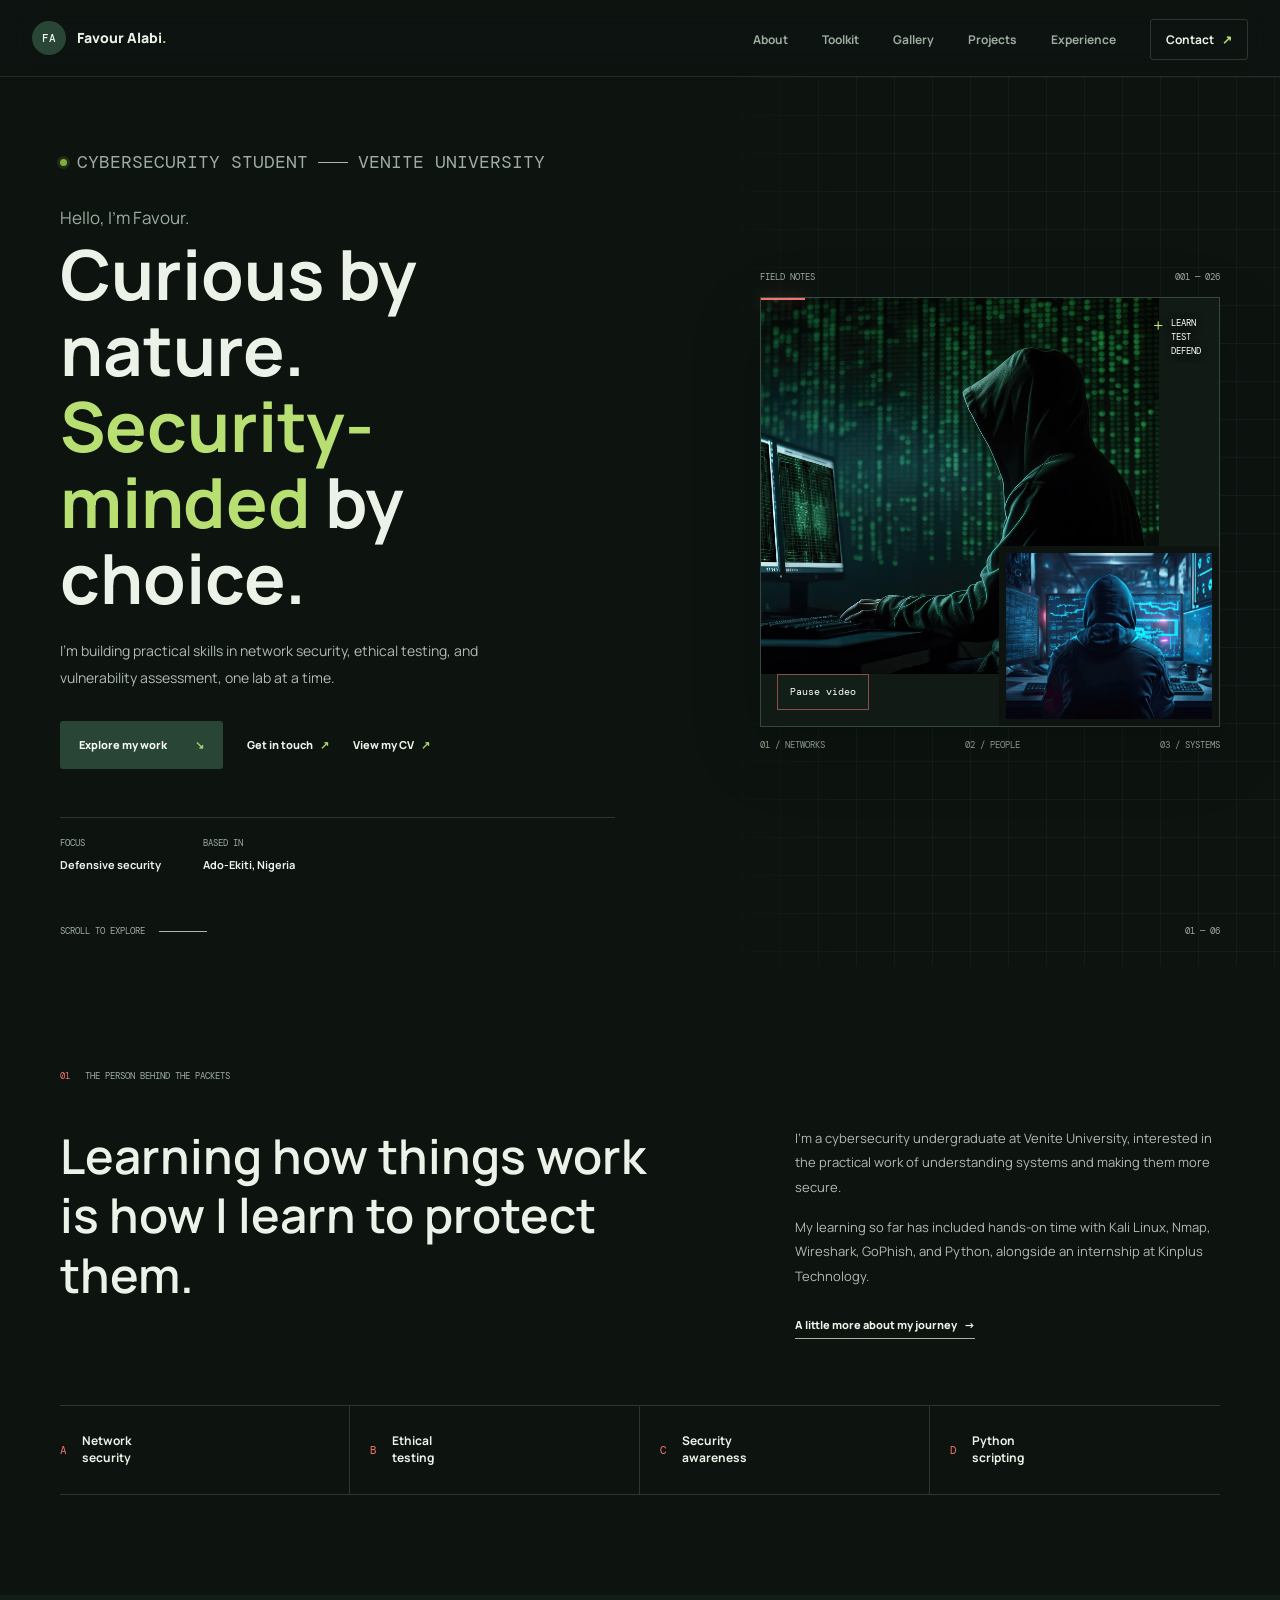
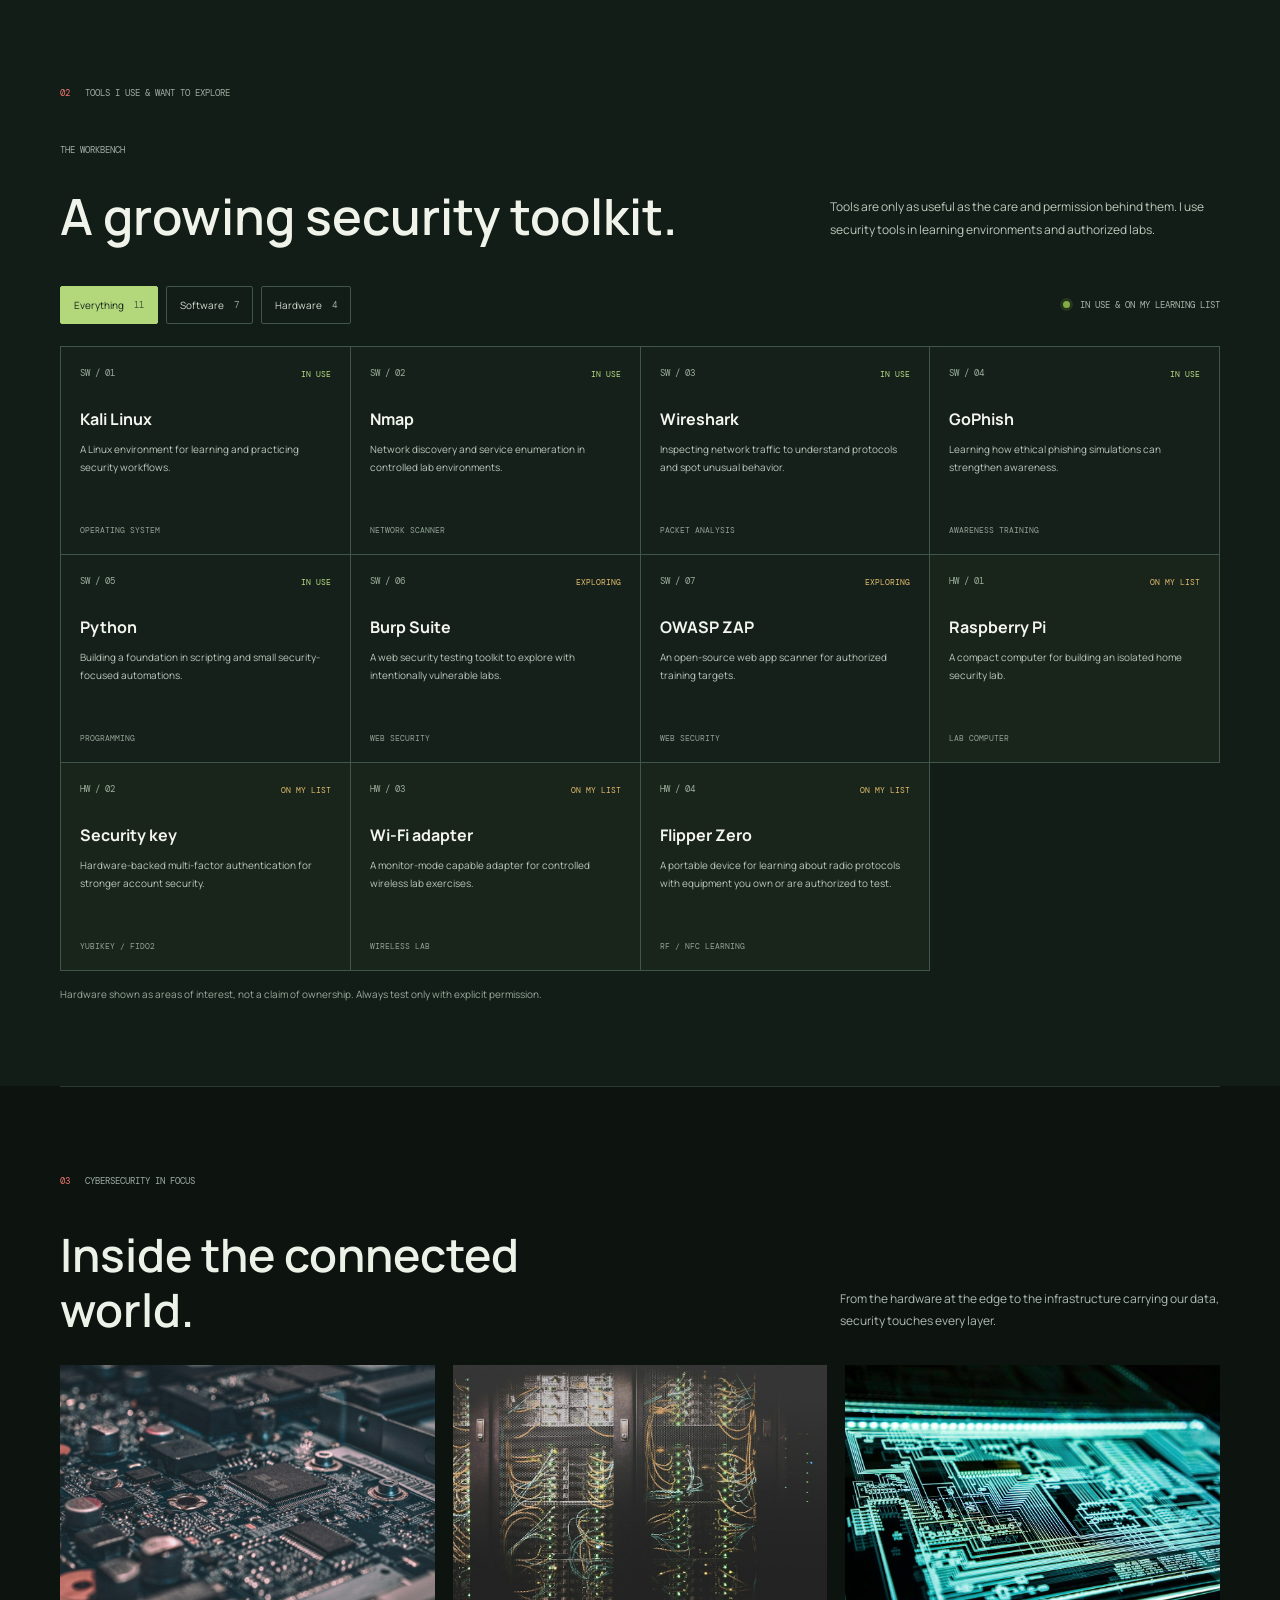
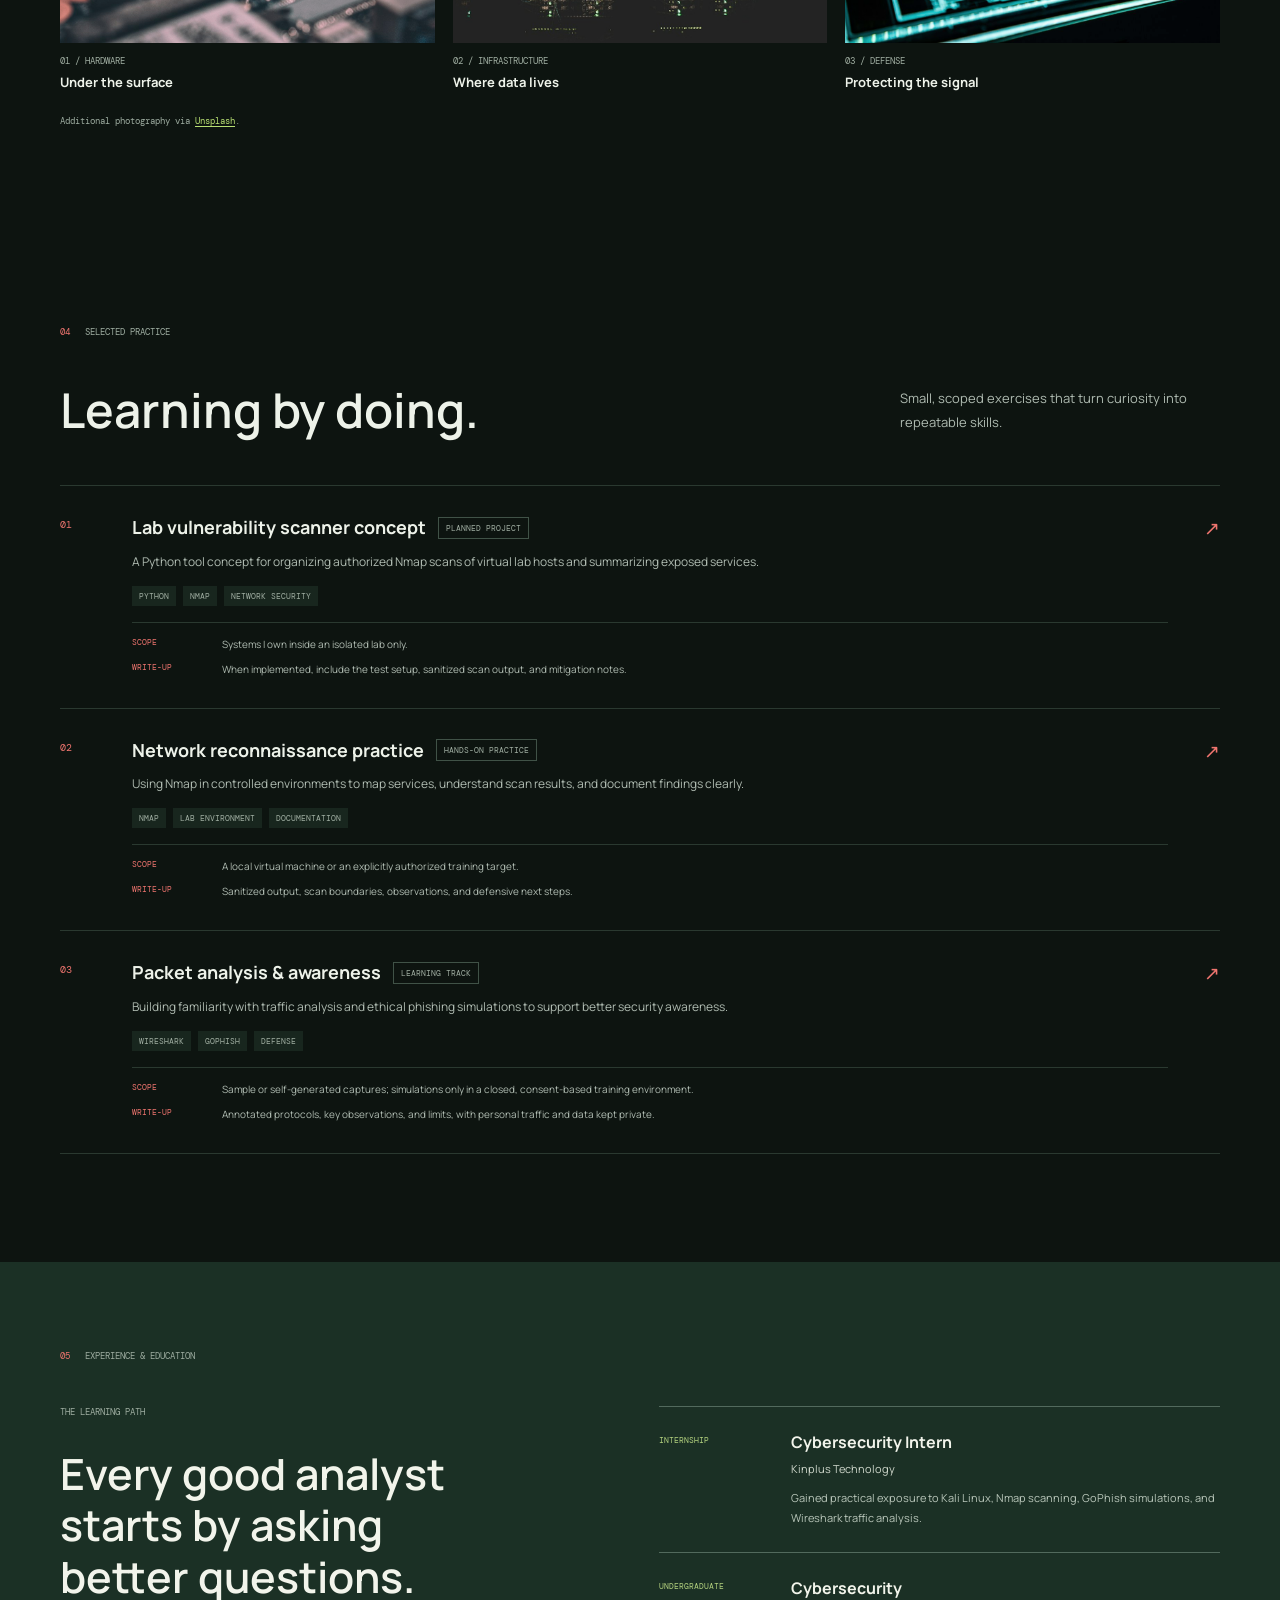
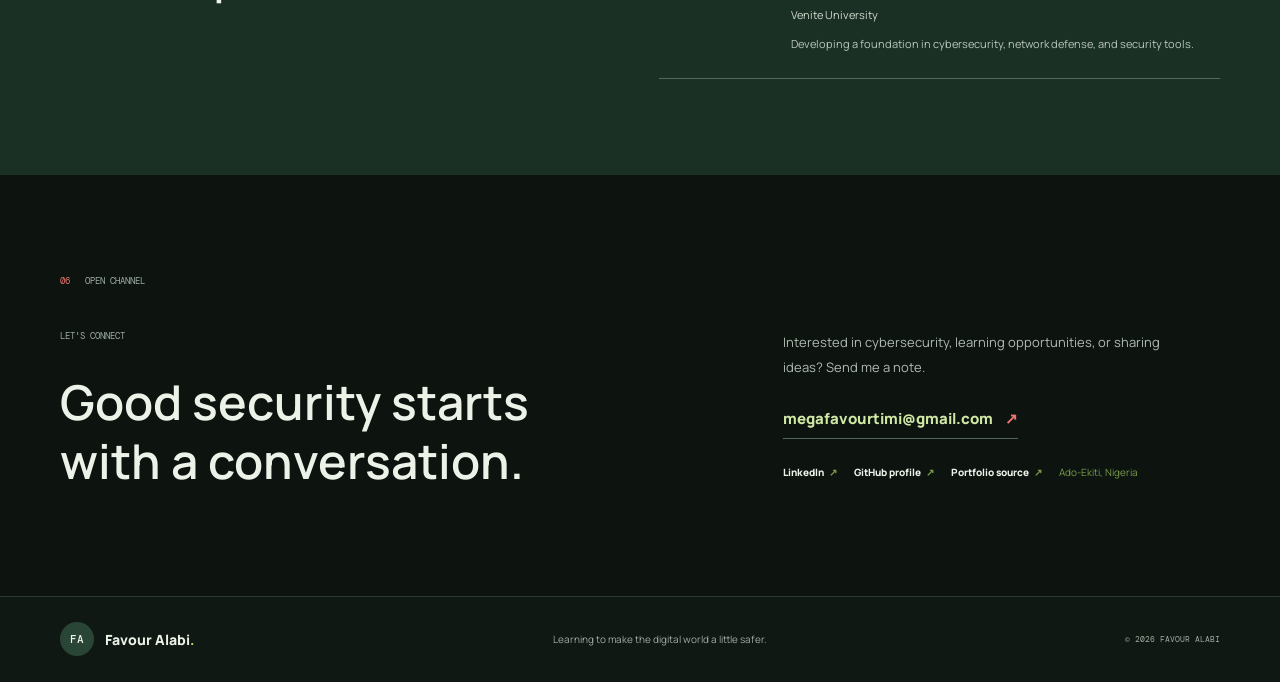
==== commit 974c7cf0: "Add printable CV and project write-ups" ====
--- a/index.html
+++ b/index.html
@@ -53,6 +53,7 @@
                         <a class="button button-dark" href="#projects">Explore my work <span
                                 aria-hidden="true">↘</span></a>
                         <a class="text-link" href="#contact">Get in touch <span aria-hidden="true">↗</span></a>
+                        <a class="text-link" href="cv.html">View my CV <span aria-hidden="true">↗</span></a>
                     </div>
                     <div class="hero-facts">
                         <div><span class="fact-label">FOCUS</span><strong>Defensive security</strong></div>
@@ -249,12 +250,23 @@
                     <span class="project-index">01</span>
                     <div class="project-main">
                         <div class="project-title-line">
-                            <h3>Personal vulnerability scanner</h3><span class="project-label">PERSONAL PROJECT</span>
-                        </div>
-                        <p>A Python and Nmap project concept for identifying open ports and reviewing exposed services
-                            on systems in my own lab.</p>
+                            <h3>Lab vulnerability scanner concept</h3><span class="project-label">PLANNED PROJECT</span>
+                        </div>
+                        <p>A Python tool concept for organizing authorized Nmap scans of virtual lab hosts and
+                            summarizing exposed services.</p>
                         <div class="project-tags"><span>PYTHON</span><span>NMAP</span><span>NETWORK SECURITY</span>
                         </div>
+                        <dl class="project-notes">
+                            <div>
+                                <dt>Scope</dt>
+                                <dd>Systems I own inside an isolated lab only.</dd>
+                            </div>
+                            <div>
+                                <dt>Write-up</dt>
+                                <dd>When implemented, include the test setup, sanitized scan output,
+                                    and mitigation notes.</dd>
+                            </div>
+                        </dl>
                     </div><span class="project-arrow" aria-hidden="true">↗</span>
                 </article>
                 <article class="project-row">
@@ -267,6 +279,18 @@
                             findings clearly.</p>
                         <div class="project-tags"><span>NMAP</span><span>LAB
                                 ENVIRONMENT</span><span>DOCUMENTATION</span></div>
+                        <dl class="project-notes">
+                            <div>
+                                <dt>Scope</dt>
+                                <dd>A local virtual machine or an explicitly authorized training
+                                    target.</dd>
+                            </div>
+                            <div>
+                                <dt>Write-up</dt>
+                                <dd>Sanitized output, scan boundaries, observations, and defensive next
+                                    steps.</dd>
+                            </div>
+                        </dl>
                     </div><span class="project-arrow" aria-hidden="true">↗</span>
                 </article>
                 <article class="project-row">
@@ -278,6 +302,18 @@
                         <p>Building familiarity with traffic analysis and ethical phishing simulations to support better
                             security awareness.</p>
                         <div class="project-tags"><span>WIRESHARK</span><span>GOPHISH</span><span>DEFENSE</span></div>
+                        <dl class="project-notes">
+                            <div>
+                                <dt>Scope</dt>
+                                <dd>Sample or self-generated captures; simulations only in a closed,
+                                    consent-based training environment.</dd>
+                            </div>
+                            <div>
+                                <dt>Write-up</dt>
+                                <dd>Annotated protocols, key observations, and limits, with personal
+                                    traffic and data kept private.</dd>
+                            </div>
+                        </dl>
                     </div><span class="project-arrow" aria-hidden="true">↗</span>
                 </article>
             </div>
@@ -326,8 +362,11 @@
                             aria-hidden="true">↗</span></a>
                     <div class="social-links"><a href="https://www.linkedin.com/in/favour-alabi-361a90439/"
                             target="_blank" rel="noopener noreferrer">LinkedIn <span aria-hidden="true">↗</span></a><a
-                            href="https://github.com/timilehinalabi2005" target="_blank"
-                            rel="noopener noreferrer">GitHub <span aria-hidden="true">↗</span></a><span>Ado-Ekiti,
+                            href="https://github.com/timilehinalabi2005-star" target="_blank"
+                            rel="noopener noreferrer">GitHub profile <span aria-hidden="true">↗</span></a><a
+                            href="https://github.com/timilehinalabi2005-star/favour-alabi-portfolio" target="_blank"
+                            rel="noopener noreferrer">Portfolio source <span
+                                aria-hidden="true">↗</span></a><span>Ado-Ekiti,
                             Nigeria</span></div>
                 </div>
             </div>
--- a/style.css
+++ b/style.css
@@ -1248,6 +1248,33 @@
     background: #e3e9df;
 }
 
+.project-notes {
+    display: grid;
+    gap: 8px;
+    margin-top: 16px;
+    padding-top: 13px;
+    border-top: 1px solid var(--line);
+}
+
+.project-notes > div {
+    display: grid;
+    grid-template-columns: 78px minmax(0, 1fr);
+    gap: 12px;
+}
+
+.project-notes dt {
+    color: var(--signal);
+    font: 8px/1.7 var(--mono);
+    text-transform: uppercase;
+}
+
+.project-notes dd {
+    margin: 0;
+    color: #afbbb1;
+    font-size: 10px;
+    line-height: 1.7;
+}
+
 .project-arrow {
     justify-self: end;
     color: #6b9140;
@@ -1845,6 +1872,183 @@
         background: #101813;
     }
 
+    .cv-page {
+        width: min(920px, calc(100% - 64px));
+        margin: 0 auto;
+        padding: 38px 0 80px;
+    }
+
+    .cv-toolbar {
+        display: flex;
+        align-items: center;
+        justify-content: space-between;
+        gap: 18px;
+        margin-bottom: 42px;
+        padding-bottom: 18px;
+        border-bottom: 1px solid var(--line);
+    }
+
+    .cv-back {
+        color: #afbbb1;
+        font-size: 11px;
+        font-weight: 700;
+    }
+
+    .cv-document {
+        max-width: 760px;
+        margin: 0 auto;
+    }
+
+    .cv-heading {
+        padding-bottom: 26px;
+        border-bottom: 1px solid var(--line);
+    }
+
+    .cv-kicker {
+        margin: 0 0 12px;
+        color: var(--signal);
+        font: 9px var(--mono);
+    }
+
+    .cv-heading h1 {
+        margin: 0;
+        color: var(--ink);
+        font-size: 44px;
+        line-height: 1.15;
+    }
+
+    .cv-role {
+        margin: 8px 0 18px;
+        color: #bdc9bd;
+        font-size: 15px;
+    }
+
+    .cv-contact {
+        display: flex;
+        flex-wrap: wrap;
+        gap: 8px 20px;
+        color: #a5b2a7;
+        font-size: 10px;
+    }
+
+    .cv-contact a {
+        color: #d1e8a5;
+    }
+
+    .cv-section {
+        margin-top: 26px;
+    }
+
+    .cv-section h2 {
+        margin: 0 0 12px;
+        padding-bottom: 7px;
+        border-bottom: 1px solid var(--line);
+        color: var(--signal);
+        font: 10px var(--mono);
+        text-transform: uppercase;
+    }
+
+    .cv-section p,
+    .cv-section li {
+        color: #c2ccc3;
+        font-size: 11px;
+        line-height: 1.75;
+    }
+
+    .cv-section p {
+        margin: 0;
+    }
+
+    .cv-entry + .cv-entry {
+        margin-top: 15px;
+    }
+
+    .cv-entry h3 {
+        margin: 0;
+        color: var(--ink);
+        font-size: 13px;
+    }
+
+    .cv-entry p + p {
+        margin-top: 3px;
+    }
+
+    .cv-list {
+        display: grid;
+        grid-template-columns: repeat(2, minmax(0, 1fr));
+        gap: 5px 30px;
+        margin: 0;
+        padding-left: 17px;
+    }
+
+    @media (max-width: 560px) {
+        .cv-page {
+            width: calc(100% - 36px);
+            padding-top: 22px;
+        }
+
+        .cv-toolbar {
+            margin-bottom: 30px;
+        }
+
+        .cv-heading h1 {
+            font-size: 38px;
+        }
+
+        .cv-list {
+            grid-template-columns: 1fr;
+        }
+
+        .project-notes > div {
+            grid-template-columns: 66px minmax(0, 1fr);
+            gap: 8px;
+        }
+    }
+
+    @media print {
+        @page {
+            size: A4;
+            margin: 16mm;
+        }
+
+        body {
+            background: #fff !important;
+            color: #17231d !important;
+            color-scheme: light;
+        }
+
+        .cv-page {
+            width: auto;
+            margin: 0;
+            padding: 0;
+        }
+
+        .cv-toolbar {
+            display: none;
+        }
+
+        .cv-heading,
+        .cv-section h2 {
+            border-color: #cbd4c9;
+        }
+
+        .cv-heading h1,
+        .cv-entry h3,
+        .cv-role,
+        .cv-section p,
+        .cv-section li,
+        .cv-contact,
+        .cv-contact a {
+            color: #17231d;
+        }
+
+        .cv-kicker,
+        .cv-section h2 {
+            color: #8b3834;
+        }
+    }
+
+
 @media (prefers-reduced-motion: reduce) {
     *,
     *::before,
